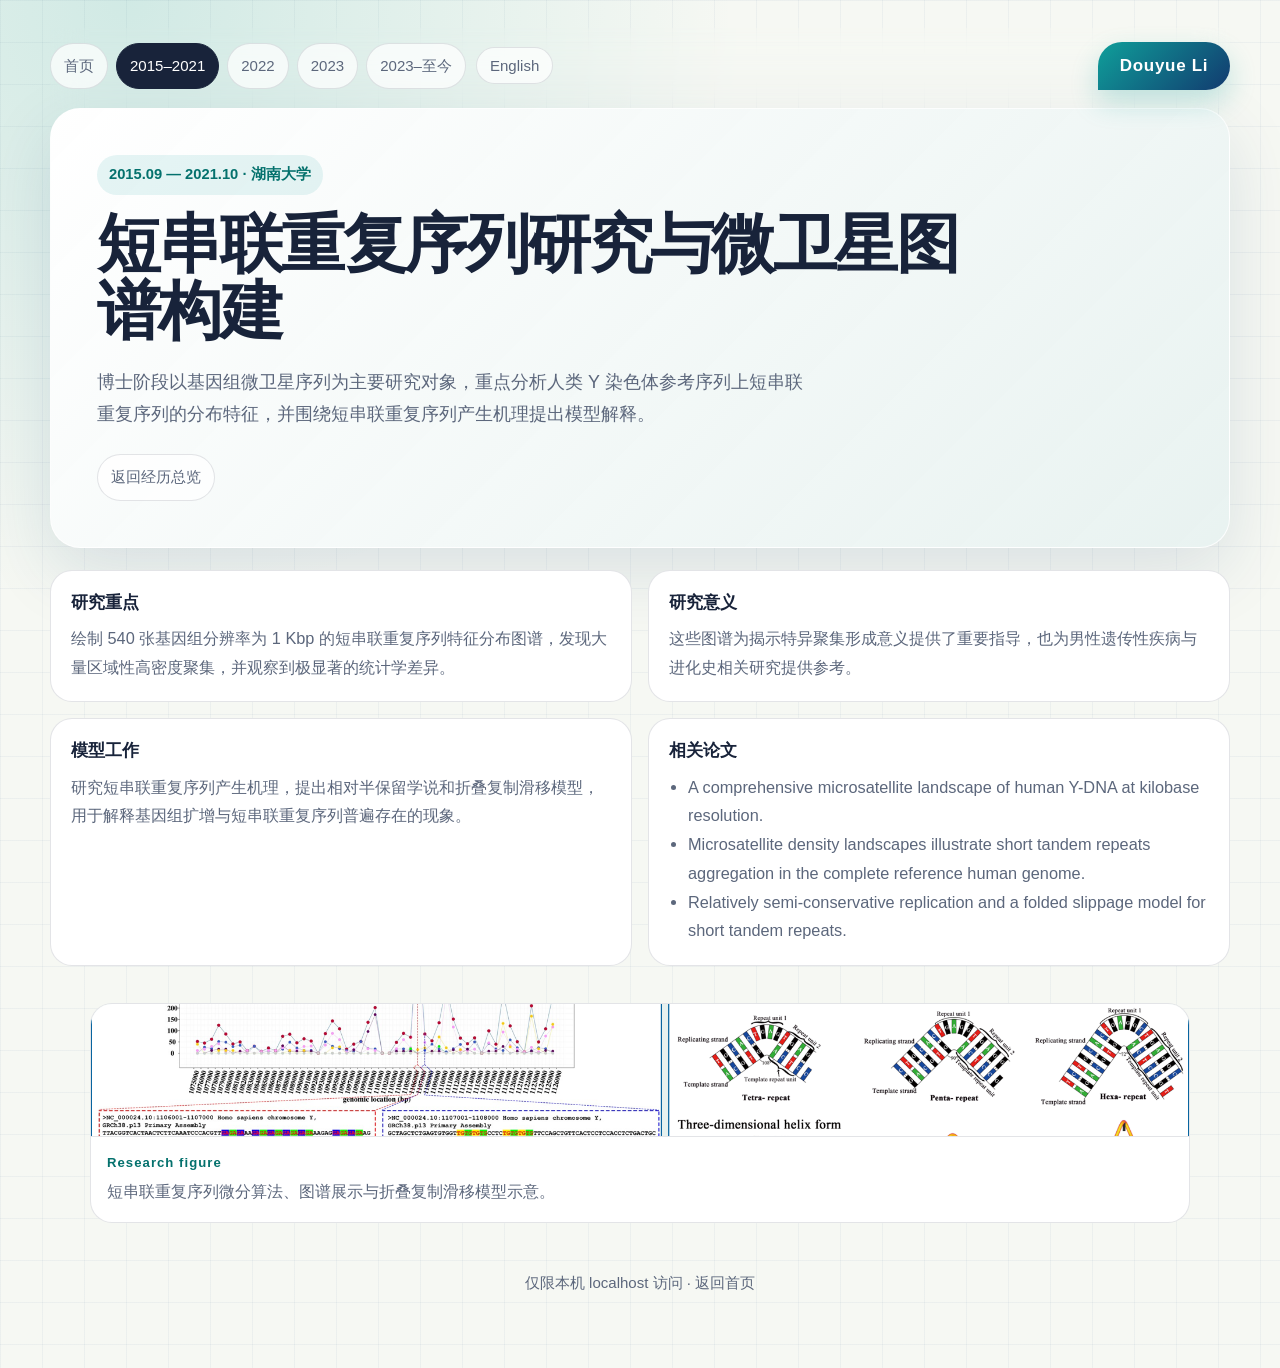
==== experience/2015-2021.html @ e0c3abe7 "demo page" ====
<!doctype html>
<html lang="zh-CN">
  <head>
    <meta charset="utf-8" />
    <meta name="viewport" content="width=device-width, initial-scale=1" />
    <meta name="description" content="李都悦博士阶段短串联重复序列与微卫星研究经历。" />
    <title>2015–2021｜短串联重复序列研究｜李都悦</title>
    <link rel="stylesheet" href="../assets/styles.css?v=bilingual-20260901" />
  </head>
  <body>
    <main class="page">
      <header class="site-header">
        <nav class="site-nav" aria-label="站点导航" data-i18n-aria="nav.aria">
          <a href="../index.html" data-i18n="nav.home">首页</a>
          <a href="2015-2021.html" aria-current="page">2015–2021</a>
          <a href="2022.html">2022</a>
          <a href="2023.html">2023</a>
          <a href="2023-now.html" data-i18n="nav.now">2023–至今</a>
        </nav>
        <button class="language-toggle" type="button" data-language-toggle data-i18n="lang.switch" data-i18n-aria="lang.aria" aria-label="Switch to English">English</button>
        <a class="brand" href="../index.html" aria-label="返回首页" data-i18n-aria="brand.aria"><span class="brand-mark" data-i18n="brand.name">Douyue Li</span></a>
      </header>

      <section class="detail-hero">
        <span class="eyebrow" data-i18n="detail.2015.meta">2015.09 — 2021.10 · 湖南大学</span>
        <h1 data-i18n="detail.2015.title">短串联重复序列研究与微卫星图谱构建</h1>
        <p class="lead" data-i18n="detail.2015.lead">博士阶段以基因组微卫星序列为主要研究对象，重点分析人类 Y 染色体参考序列上短串联重复序列的分布特征，并围绕短串联重复序列产生机理提出模型解释。</p>
        <div class="inline-actions"><a class="link-pill" href="../index.html#experience" data-i18n="detail.back.overview">返回经历总览</a></div>
      </section>

      <section class="detail-layout">
        <div class="detail-stack">
          <article class="detail-card">
            <h3 data-i18n="detail.focus.title">研究重点</h3>
            <p data-i18n="detail.2015.focus.body">绘制 540 张基因组分辨率为 1 Kbp 的短串联重复序列特征分布图谱，发现大量区域性高密度聚集，并观察到极显著的统计学差异。</p>
          </article>
          <article class="detail-card">
            <h3 data-i18n="detail.significance.title">研究意义</h3>
            <p data-i18n="detail.2015.significance.body">这些图谱为揭示特异聚集形成意义提供了重要指导，也为男性遗传性疾病与进化史相关研究提供参考。</p>
          </article>
          <article class="detail-card">
            <h3 data-i18n="detail.model.title">模型工作</h3>
            <p data-i18n="detail.2015.model.body">研究短串联重复序列产生机理，提出相对半保留学说和折叠复制滑移模型，用于解释基因组扩增与短串联重复序列普遍存在的现象。</p>
          </article>
          <article class="detail-card">
            <h3 data-i18n="detail.related.title">相关论文</h3>
            <ul>
              <li>A comprehensive microsatellite landscape of human Y-DNA at kilobase resolution.</li>
              <li>Microsatellite density landscapes illustrate short tandem repeats aggregation in the complete reference human genome.</li>
              <li>Relatively semi-conservative replication and a folded slippage model for short tandem repeats.</li>
            </ul>
          </article>
        </div>
        <div class="figure-stack">
          <figure class="figure-card">
            <img src="../assets/images/work-2015-2021.png" alt="2015至2021年短串联重复序列研究图谱与折叠复制滑移模型" />
            <figcaption class="figure-caption"><span data-i18n="detail.2015.figure.label">Research figure</span><p data-i18n="detail.2015.figure.body">短串联重复序列微分算法、图谱展示与折叠复制滑移模型示意。</p></figcaption>
          </figure>
        </div>
      </section>

      <p class="footer"><span data-i18n="footer.local">仅限本机 localhost 访问</span> · <a href="../index.html" data-i18n="footer.home">返回首页</a></p>
    </main>
  <script src="../assets/site.js?v=bilingual-20260901" defer></script>
  </body>
</html>
---- assets/styles.css ----
:root {
  color-scheme: light;
  --ink: #18233a;
  --ink-soft: #5c677c;
  --paper: #f6f8f3;
  --card: #ffffff;
  --line: rgba(24, 35, 58, 0.12);
  --cyan: #0f9f9a;
  --cyan-deep: #04716d;
  --blueprint: #123a6f;
  --amber: #d69e2e;
  --mist: #e6f1ef;
  --shadow: 0 24px 70px rgba(18, 58, 111, 0.12);
  --radius-xl: 30px;
  --radius-lg: 22px;
  --radius-md: 16px;
}

* {
  box-sizing: border-box;
}

html {
  scroll-behavior: smooth;
}

body {
  margin: 0;
  font-family: "Inter", "Source Han Sans SC", "PingFang SC", "Microsoft YaHei", sans-serif;
  color: var(--ink);
  background:
    linear-gradient(90deg, rgba(18, 58, 111, 0.045) 1px, transparent 1px),
    linear-gradient(180deg, rgba(18, 58, 111, 0.045) 1px, transparent 1px),
    radial-gradient(circle at 10% 0%, rgba(15, 159, 154, 0.16), transparent 34%),
    var(--paper);
  background-size: 42px 42px, 42px 42px, auto, auto;
  font-size: 17px;
  line-height: 1.76;
}

a {
  color: inherit;
  text-decoration: none;
}

a:hover {
  color: var(--cyan-deep);
}

a:focus-visible,
button:focus-visible {
  outline: 3px solid rgba(15, 159, 154, 0.34);
  outline-offset: 3px;
}

img {
  display: block;
  max-width: 100%;
}

.page {
  width: min(1180px, calc(100% - 32px));
  margin: 0 auto;
  padding: 28px 0 72px;
}

.site-header {
  position: sticky;
  top: 0;
  z-index: 20;
  display: flex;
  align-items: center;
  justify-content: flex-start;
  gap: 10px;
  padding: 14px 0 18px;
  backdrop-filter: blur(16px);
}

.brand {
  display: inline-flex;
  align-items: center;
  margin-left: auto;
  font-weight: 800;
  letter-spacing: 0.04em;
}

.brand-mark {
  min-width: 132px;
  min-height: 42px;
  padding: 9px 16px;
  border-radius: 999px 999px 999px 10px;
  display: grid;
  place-items: center;
  color: #fff;
  background: linear-gradient(135deg, var(--cyan), var(--blueprint));
  box-shadow: 0 12px 28px rgba(15, 159, 154, 0.24);
  white-space: nowrap;
}

.site-nav {
  display: flex;
  flex-wrap: wrap;
  justify-content: flex-end;
  gap: 8px;
}

.site-nav a,
.link-pill,
.language-toggle {
  display: inline-flex;
  align-items: center;
  justify-content: center;
  gap: 6px;
  padding: 9px 13px;
  border: 1px solid var(--line);
  border-radius: 999px;
  background: rgba(255, 255, 255, 0.72);
  color: var(--ink-soft);
  font-family: inherit;
  font-size: 0.94rem;
}

.language-toggle {
  cursor: pointer;
}

.site-nav a[aria-current="page"],
.site-nav a:hover,
.link-pill:hover,
.language-toggle:hover {
  background: var(--ink);
  border-color: var(--ink);
  color: #fff;
}

.hero {
  position: relative;
  overflow: hidden;
  border-radius: var(--radius-xl);
  background:
    linear-gradient(135deg, rgba(255, 255, 255, 0.96), rgba(230, 241, 239, 0.92)),
    var(--card);
  border: 1px solid rgba(255, 255, 255, 0.86);
  box-shadow: var(--shadow);
}

.hero::before {
  content: "";
  position: absolute;
  inset: 24px 24px auto auto;
  width: 210px;
  height: 210px;
  border: 1px solid rgba(15, 159, 154, 0.28);
  border-radius: 50%;
  background:
    linear-gradient(90deg, transparent 48%, rgba(15, 159, 154, 0.15) 49%, rgba(15, 159, 154, 0.15) 51%, transparent 52%),
    linear-gradient(0deg, transparent 48%, rgba(15, 159, 154, 0.15) 49%, rgba(15, 159, 154, 0.15) 51%, transparent 52%);
}

.hero-grid {
  position: relative;
  display: grid;
  grid-template-columns: minmax(0, 1fr) 180px;
  gap: 32px;
  align-items: center;
  padding: clamp(24px, 5vw, 50px);
}

.eyebrow {
  display: inline-flex;
  align-items: center;
  gap: 8px;
  padding: 7px 12px;
  border-radius: 999px;
  background: rgba(15, 159, 154, 0.1);
  color: var(--cyan-deep);
  font-weight: 800;
  font-size: 0.92rem;
}

h1,
h2,
h3,
p {
  margin: 0;
}

h1,
.display {
  margin-top: 16px;
  font-family: Georgia, "Times New Roman", "Noto Serif SC", serif;
  font-size: clamp(2.35rem, 5vw, 4.4rem);
  line-height: 1.05;
  letter-spacing: -0.04em;
}

.hero-title-note {
  display: block;
  margin-top: 14px;
  font-family: "Inter", "PingFang SC", sans-serif;
  font-size: clamp(1rem, 2.2vw, 1.35rem);
  font-weight: 700;
  letter-spacing: 0.1em;
  color: var(--cyan-deep);
}

.lead {
  margin-top: 22px;
  max-width: 72ch;
  color: var(--ink-soft);
  font-size: 1.12rem;
}

.hero-actions,
.inline-actions {
  display: flex;
  flex-wrap: wrap;
  gap: 10px;
  margin-top: 24px;
}

.primary-link {
  display: inline-flex;
  align-items: center;
  justify-content: center;
  gap: 8px;
  padding: 12px 16px;
  border-radius: 999px;
  background: var(--cyan-deep);
  color: #fff;
  font-weight: 800;
  box-shadow: 0 14px 30px rgba(4, 113, 109, 0.22);
}

.primary-link:hover {
  color: #fff;
  background: var(--blueprint);
}

.profile-card {
  align-self: center;
  display: block;
}

.portrait-frame {
  width: 180px;
  padding: 8px;
  border-radius: 18px;
  background: linear-gradient(135deg, rgba(15, 159, 154, 0.18), rgba(18, 58, 111, 0.1));
  border: 1px solid rgba(15, 159, 154, 0.22);
}

.portrait-frame img {
  width: 100%;
  aspect-ratio: 25 / 35;
  object-fit: cover;
  border-radius: 12px;
  box-shadow: 0 10px 24px rgba(24, 35, 58, 0.12);
}

.profile-meta {
  padding: 18px;
  border-radius: var(--radius-lg);
  background: rgba(255, 255, 255, 0.78);
  border: 1px solid var(--line);
}

.profile-meta strong {
  display: block;
  margin-bottom: 7px;
}

.profile-meta p,
.card p,
.work-card p,
.detail-card p,
.figure-card p,
.paper p,
.timeline-body p {
  color: var(--ink-soft);
}

.section {
  margin-top: 22px;
  padding: clamp(22px, 4vw, 34px);
  border-radius: var(--radius-xl);
  background: rgba(255, 255, 255, 0.78);
  border: 1px solid var(--line);
  box-shadow: 0 14px 44px rgba(18, 58, 111, 0.065);
}

.section-head {
  display: flex;
  justify-content: space-between;
  gap: 22px;
  align-items: end;
  margin-bottom: 20px;
}

.section-kicker {
  color: var(--cyan-deep);
  font-weight: 900;
  letter-spacing: 0.13em;
  text-transform: uppercase;
  font-size: 0.78rem;
}

h2 {
  margin-top: 5px;
  font-size: clamp(1.5rem, 3vw, 2.25rem);
  line-height: 1.18;
}

.grid-2,
.grid-3 {
  display: grid;
  gap: 16px;
}

.grid-2 {
  grid-template-columns: repeat(2, minmax(0, 1fr));
}

.grid-3 {
  grid-template-columns: repeat(3, minmax(0, 1fr));
}

.card,
.work-card,
.detail-card,
.paper,
.figure-card {
  border: 1px solid var(--line);
  border-radius: var(--radius-lg);
  background: var(--card);
}

.card,
.detail-card,
.paper {
  padding: 20px;
}

.card h3,
.work-card h3,
.detail-card h3,
.paper h3,
.figure-card h3 {
  margin-bottom: 10px;
  line-height: 1.35;
  font-size: 1.08rem;
}

.card p,
.card li,
.work-card p,
.detail-card p,
.detail-card li,
.figure-card p,
.paper cite {
  font-size: 1.02rem;
}

.card ul,
.detail-card ul {
  margin: 0;
  padding-left: 19px;
  color: var(--ink-soft);
}

.work-grid {
  display: grid;
  grid-template-columns: repeat(2, minmax(0, 1fr));
  gap: 18px;
}

.work-card {
  overflow: hidden;
  display: flex;
  flex-direction: column;
}

.work-card img {
  width: 150px;
  height: 92px;
  margin: 0 22px 22px;
  border: 1px solid var(--line);
  border-radius: 14px;
  object-fit: cover;
  background: var(--mist);
  cursor: zoom-in;
  box-shadow: 0 10px 22px rgba(18, 58, 111, 0.08);
}

.work-card.tall img {
  width: 110px;
  height: 148px;
  object-fit: cover;
  padding: 0;
}

.work-card-body {
  padding: 22px 22px 14px;
  flex: 1;
}

.work-meta {
  display: inline-flex;
  margin-bottom: 10px;
  color: var(--cyan-deep);
  font-weight: 900;
  letter-spacing: 0.03em;
}

.tag-list {
  display: flex;
  flex-wrap: wrap;
  gap: 8px;
  margin-top: 14px;
}

.tag {
  display: inline-flex;
  padding: 6px 10px;
  border-radius: 999px;
  background: rgba(15, 159, 154, 0.1);
  color: var(--cyan-deep);
  font-size: 0.9rem;
  font-weight: 700;
}

.timeline {
  display: grid;
  gap: 14px;
}

.timeline-item {
  display: grid;
  grid-template-columns: 150px minmax(0, 1fr);
  gap: 18px;
  padding: 18px;
  border-radius: var(--radius-lg);
  background: var(--card);
  border: 1px solid var(--line);
}

.timeline-time {
  color: var(--cyan-deep);
  font-weight: 900;
}

.paper-list {
  display: grid;
  gap: 14px;
}

.paper {
  display: block;
  padding: 20px;
}

.paper:hover {
  border-color: rgba(4, 113, 109, 0.42);
  color: inherit;
  transform: translateY(-2px);
  box-shadow: 0 14px 34px rgba(18, 58, 111, 0.1);
}

.paper cite {
  display: block;
  color: var(--ink-soft);
  font-style: normal;
}

.detail-hero {
  padding: clamp(24px, 5vw, 46px);
  border-radius: var(--radius-xl);
  background:
    linear-gradient(135deg, rgba(255, 255, 255, 0.96), rgba(230, 241, 239, 0.9)),
    var(--card);
  border: 1px solid rgba(255, 255, 255, 0.86);
  box-shadow: var(--shadow);
}

.detail-hero h1 {
  max-width: 900px;
}

.detail-layout {
  display: grid;
  gap: 20px;
  margin-top: 22px;
  align-items: start;
}

.detail-stack {
  display: grid;
  grid-template-columns: repeat(2, minmax(0, 1fr));
  gap: 16px;
}

.figure-stack {
  display: grid;
  grid-template-columns: repeat(auto-fit, minmax(180px, 1fr));
  gap: 16px;
  align-items: start;
}

.figure-card {
  overflow: hidden;
}

.figure-card img {
  width: 100%;
  height: 132px;
  object-fit: cover;
  padding: 0;
  background: var(--mist);
  cursor: zoom-in;
}

.figure-card .contain {
  object-fit: cover;
  padding: 0;
}

.figure-caption {
  padding: 14px 16px 16px;
  border-top: 1px solid var(--line);
}

.figure-caption span {
  display: block;
  margin-bottom: 3px;
  color: var(--cyan-deep);
  font-size: 0.82rem;
  font-weight: 900;
  letter-spacing: 0.08em;
}

.callout {
  margin-top: 22px;
  padding: 18px 20px;
  border-left: 5px solid var(--cyan);
  border-radius: 0 var(--radius-md) var(--radius-md) 0;
  background: rgba(15, 159, 154, 0.08);
  color: var(--ink-soft);
}

.external::after {
  content: "↗";
  margin-left: 6px;
  font-size: 0.9em;
}

.image-lightbox {
  position: fixed;
  inset: 0;
  z-index: 100;
  display: none;
  place-items: center;
  padding: 28px;
  background: rgba(10, 18, 32, 0.82);
}

.image-lightbox.is-open {
  display: grid;
}

.image-lightbox img {
  max-width: min(1100px, 94vw);
  max-height: 86vh;
  object-fit: contain;
  border-radius: 18px;
  background: #fff;
  box-shadow: 0 28px 80px rgba(0, 0, 0, 0.38);
}

.lightbox-close {
  position: fixed;
  top: 18px;
  right: 20px;
  width: 44px;
  height: 44px;
  border: 0;
  border-radius: 999px;
  background: #fff;
  color: var(--ink);
  font-size: 28px;
  line-height: 1;
  cursor: pointer;
}

.footer {
  margin-top: 30px;
  color: var(--ink-soft);
  text-align: center;
  font-size: 0.94rem;
}

@media (max-width: 920px) {
  .site-header,
  .section-head {
    align-items: flex-start;
    flex-direction: column;
  }

  .site-nav {
    justify-content: flex-start;
  }

  .hero-grid,
  .grid-2,
  .grid-3,
  .work-grid,
  .detail-stack,
  .figure-stack,
  .timeline-item {
    grid-template-columns: 1fr;
  }

  .portrait-frame {
    width: 150px;
  }

  .hero::before {
    opacity: 0.5;
    transform: scale(0.75);
    transform-origin: top right;
  }
}

@media (max-width: 560px) {
  .page {
    width: min(100% - 22px, 1180px);
    padding-top: 16px;
  }

  .site-nav a,
  .link-pill {
    padding: 8px 10px;
    font-size: 0.88rem;
  }

  .section,
  .detail-hero {
    border-radius: 22px;
  }

  h1,
  .display {
    letter-spacing: -0.045em;
  }
}
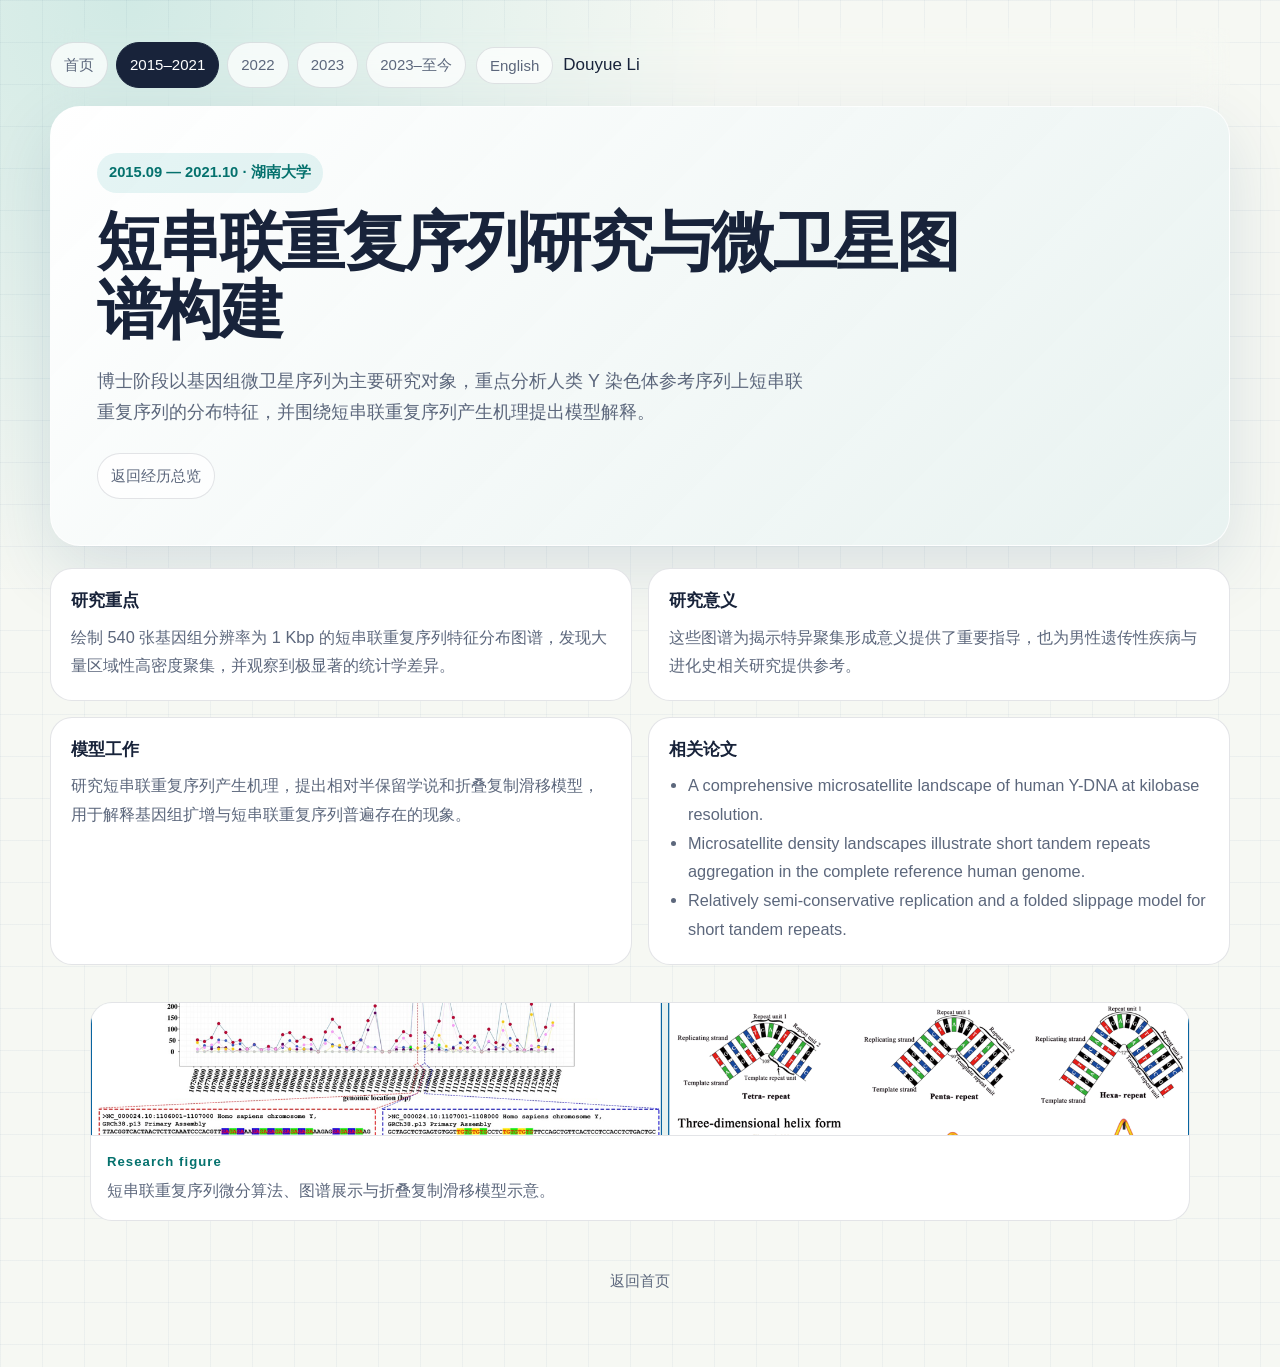
==== commit 64e47015: "Revise figure caption and clean up footer Updated the figure caption and removed the local access no" ====
--- a/experience/2015-2021.html
+++ b/experience/2015-2021.html
@@ -54,12 +54,12 @@
         <div class="figure-stack">
           <figure class="figure-card">
             <img src="../assets/images/work-2015-2021.png" alt="2015至2021年短串联重复序列研究图谱与折叠复制滑移模型" />
-            <figcaption class="figure-caption"><span data-i18n="detail.2015.figure.label">Research figure</span><p data-i18n="detail.2015.figure.body">短串联重复序列微分算法、图谱展示与折叠复制滑移模型示意。</p></figcaption>
+            <figcaption class="figure-caption"><span data-i18n="detail.2015.figure.label">Research figure</span><p data-i18n="detail.2015.figure.body">短串联重复序列图谱展示与折叠复制滑移模型示意。</p></figcaption>
           </figure>
         </div>
       </section>
 
-      <p class="footer"><span data-i18n="footer.local">仅限本机 localhost 访问</span> · <a href="../index.html" data-i18n="footer.home">返回首页</a></p>
+      <p class="footer"><a href="../index.html" data-i18n="footer.home">返回首页</a></p>
     </main>
   <script src="../assets/site.js?v=bilingual-20260901" defer></script>
   </body>
--- a/assets/styles.css
+++ b/assets/styles.css
@@ -76,26 +76,6 @@
   backdrop-filter: blur(16px);
 }
 
-.brand {
-  display: inline-flex;
-  align-items: center;
-  margin-left: auto;
-  font-weight: 800;
-  letter-spacing: 0.04em;
-}
-
-.brand-mark {
-  min-width: 132px;
-  min-height: 42px;
-  padding: 9px 16px;
-  border-radius: 999px 999px 999px 10px;
-  display: grid;
-  place-items: center;
-  color: #fff;
-  background: linear-gradient(135deg, var(--cyan), var(--blueprint));
-  box-shadow: 0 12px 28px rgba(15, 159, 154, 0.24);
-  white-space: nowrap;
-}
 
 .site-nav {
   display: flex;
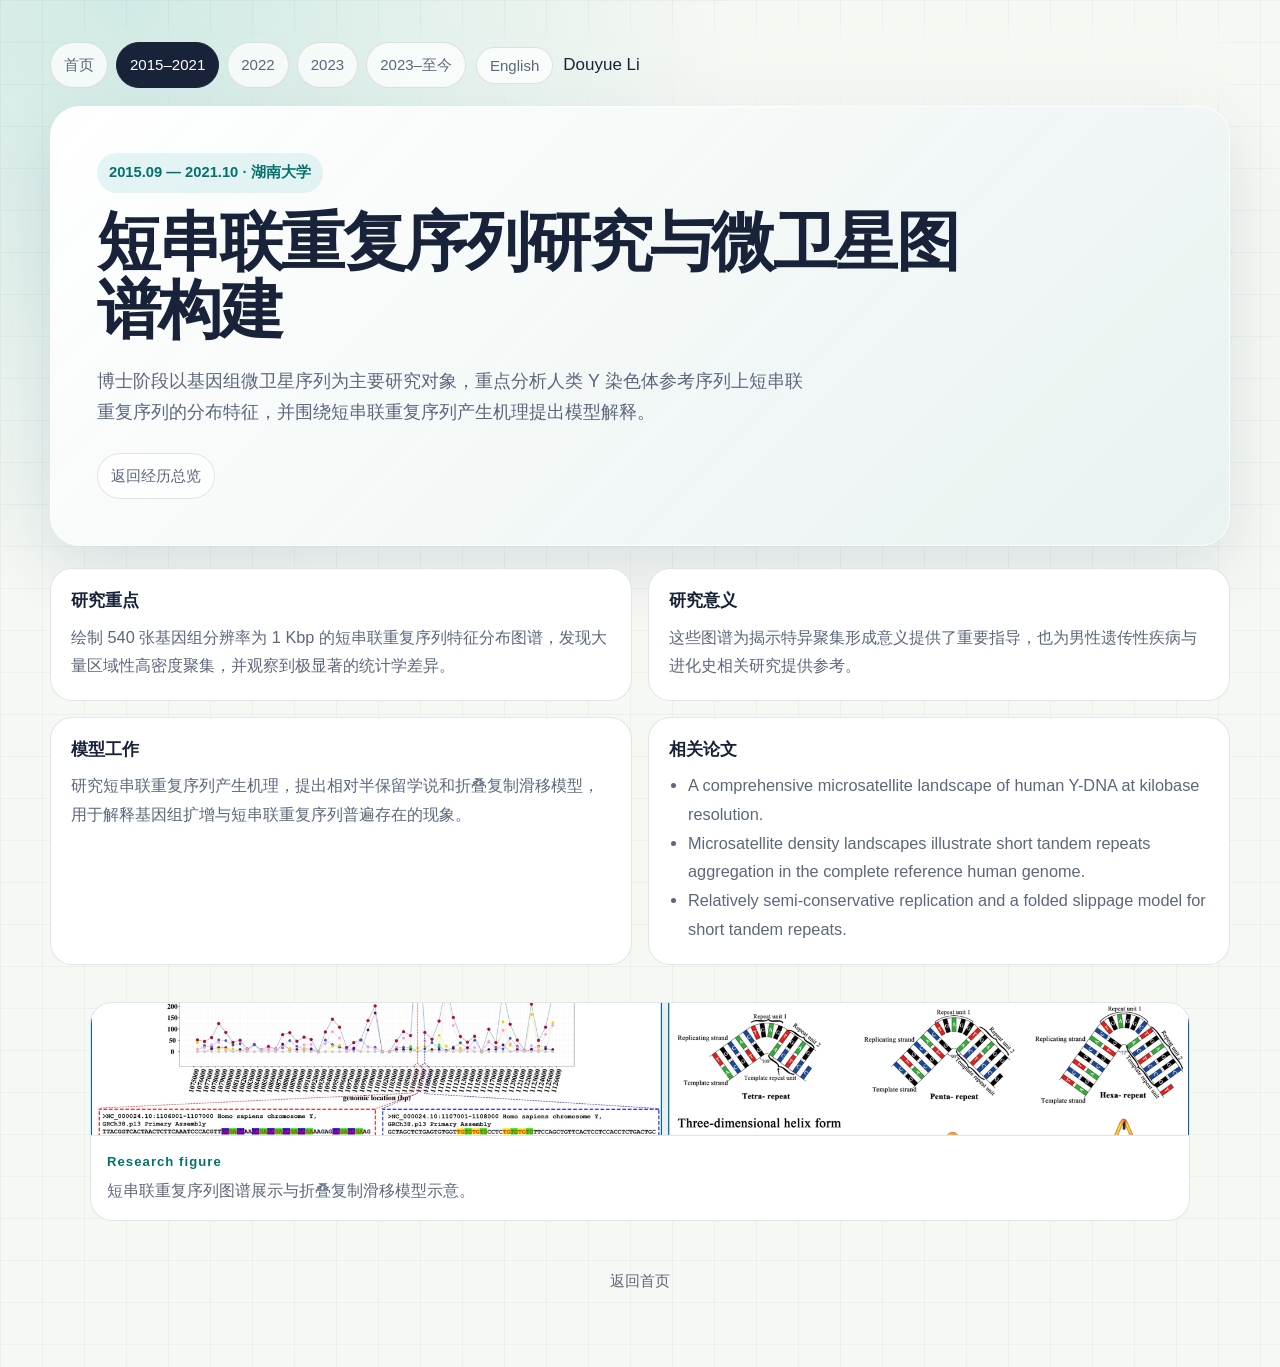
==== commit 11d0e160: "Fix date format in experience section" ====
--- a/experience/2015-2021.html
+++ b/experience/2015-2021.html
@@ -22,7 +22,7 @@
       </header>
 
       <section class="detail-hero">
-        <span class="eyebrow" data-i18n="detail.2015.meta">2015.09 — 2021.10 · 湖南大学</span>
+        <span class="eyebrow" data-i18n="detail.2015.meta">2015.09 - 2021.10 · 湖南大学</span>
         <h1 data-i18n="detail.2015.title">短串联重复序列研究与微卫星图谱构建</h1>
         <p class="lead" data-i18n="detail.2015.lead">博士阶段以基因组微卫星序列为主要研究对象，重点分析人类 Y 染色体参考序列上短串联重复序列的分布特征，并围绕短串联重复序列产生机理提出模型解释。</p>
         <div class="inline-actions"><a class="link-pill" href="../index.html#experience" data-i18n="detail.back.overview">返回经历总览</a></div>
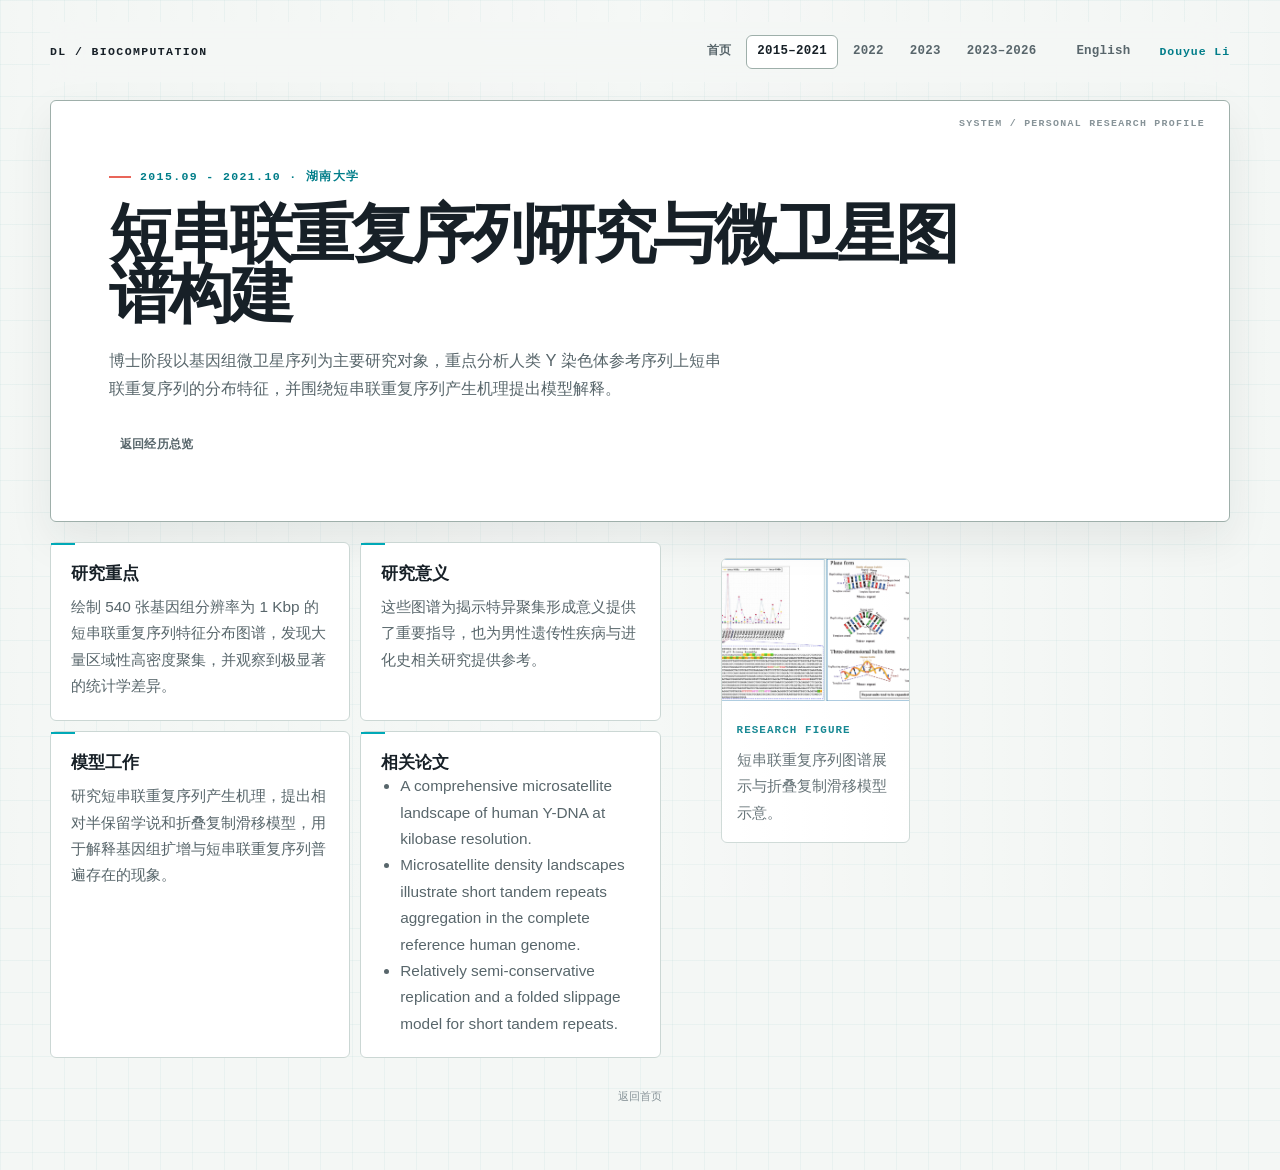
==== commit 5c2afcbc: "Refresh static asset cache keys" ====
--- a/experience/2015-2021.html
+++ b/experience/2015-2021.html
@@ -5,7 +5,7 @@
     <meta name="viewport" content="width=device-width, initial-scale=1" />
     <meta name="description" content="李都悦博士阶段短串联重复序列与微卫星研究经历。" />
     <title>2015–2021｜短串联重复序列研究｜李都悦</title>
-    <link rel="stylesheet" href="../assets/styles.css?v=bilingual-20260901" />
+    <link rel="stylesheet" href="../assets/styles.css?v=lab-20261014" />
   </head>
   <body>
     <main class="page">
@@ -61,6 +61,6 @@
 
       <p class="footer"><a href="../index.html" data-i18n="footer.home">返回首页</a></p>
     </main>
-  <script src="../assets/site.js?v=bilingual-20260901" defer></script>
+  <script src="../assets/site.js?v=lab-20261014" defer></script>
   </body>
 </html>
--- a/assets/styles.css
+++ b/assets/styles.css
@@ -1,634 +1,162 @@
 :root {
   color-scheme: light;
-  --ink: #18233a;
-  --ink-soft: #5c677c;
-  --paper: #f6f8f3;
-  --card: #ffffff;
-  --line: rgba(24, 35, 58, 0.12);
-  --cyan: #0f9f9a;
-  --cyan-deep: #04716d;
-  --blueprint: #123a6f;
-  --amber: #d69e2e;
-  --mist: #e6f1ef;
-  --shadow: 0 24px 70px rgba(18, 58, 111, 0.12);
-  --radius-xl: 30px;
-  --radius-lg: 22px;
-  --radius-md: 16px;
+  --lab: #f4f7f5;
+  --panel: #ffffff;
+  --panel-soft: #edf3f1;
+  --ink: #172027;
+  --ink-soft: #58666b;
+  --muted: #879398;
+  --line: #cbd7d4;
+  --line-strong: #9eafaa;
+  --cyan: #00a9b7;
+  --cyan-deep: #007d89;
+  --coral: #e96559;
+  --lime: #9abf3e;
+  --shadow: 0 18px 44px rgba(23, 32, 39, 0.08);
+  --radius: 6px;
+  --mono: "IBM Plex Mono", "Cascadia Mono", "SFMono-Regular", Consolas, monospace;
+  --display: "Space Grotesk", "Aptos Display", "Arial Narrow", "PingFang SC", "Microsoft YaHei", sans-serif;
+  --body: "Noto Sans SC", "PingFang SC", "Microsoft YaHei", Arial, sans-serif;
 }
 
-* {
-  box-sizing: border-box;
-}
-
-html {
-  scroll-behavior: smooth;
-}
-
+* { box-sizing: border-box; }
+html { scroll-behavior: smooth; }
 body {
   margin: 0;
-  font-family: "Inter", "Source Han Sans SC", "PingFang SC", "Microsoft YaHei", sans-serif;
   color: var(--ink);
-  background:
-    linear-gradient(90deg, rgba(18, 58, 111, 0.045) 1px, transparent 1px),
-    linear-gradient(180deg, rgba(18, 58, 111, 0.045) 1px, transparent 1px),
-    radial-gradient(circle at 10% 0%, rgba(15, 159, 154, 0.16), transparent 34%),
-    var(--paper);
-  background-size: 42px 42px, 42px 42px, auto, auto;
-  font-size: 17px;
-  line-height: 1.76;
+  background-color: var(--lab);
+  background-image: linear-gradient(rgba(0,125,137,.045) 1px, transparent 1px), linear-gradient(90deg, rgba(0,125,137,.045) 1px, transparent 1px);
+  background-size: 32px 32px;
+  font-family: var(--body);
+  font-size: 16px;
+  line-height: 1.72;
 }
-
-a {
-  color: inherit;
-  text-decoration: none;
+body::before { content: ""; position: fixed; inset: 0; pointer-events: none; background: linear-gradient(90deg, transparent, rgba(255,255,255,.5), transparent); opacity: .25; }
+a { color: inherit; text-decoration: none; }
+a:hover { color: var(--cyan-deep); }
+a:focus-visible, button:focus-visible { outline: 2px solid var(--coral); outline-offset: 4px; }
+img { display: block; max-width: 100%; }
+.page { width: min(1180px, calc(100% - 36px)); margin: 0 auto; padding: 22px 0 64px; }
+.site-header { position: sticky; top: 0; z-index: 20; display: flex; align-items: center; gap: 18px; min-height: 60px; margin-bottom: 18px; padding: 10px 0; background: rgba(244,247,245,.9); border-bottom: 1px solid transparent; backdrop-filter: blur(14px); }
+.site-header::before { content: "DL / BIOCOMPUTATION"; flex: 1; color: var(--ink); font: 800 .72rem/1 var(--mono); letter-spacing: .12em; }
+.site-nav { display: flex; flex-wrap: wrap; justify-content: flex-end; gap: 4px; }
+.site-nav a, .language-toggle, .link-pill { display: inline-flex; align-items: center; justify-content: center; min-height: 34px; padding: 6px 10px; border: 1px solid transparent; border-radius: var(--radius); color: var(--ink-soft); font: 700 .78rem/1 var(--mono); letter-spacing: .02em; }
+.site-nav a:hover, .site-nav a[aria-current="page"], .language-toggle:hover, .link-pill:hover { color: var(--ink); border-color: var(--line-strong); background: var(--panel); }
+.language-toggle { cursor: pointer; background: transparent; }
+.brand { color: var(--cyan-deep); font: 800 .72rem/1 var(--mono); letter-spacing: .08em; }
+.hero, .detail-hero { position: relative; overflow: hidden; border: 1px solid var(--line-strong); border-radius: var(--radius); background: var(--panel); box-shadow: var(--shadow); }
+.hero::before, .detail-hero::before { content: "SYSTEM / PERSONAL RESEARCH PROFILE"; position: absolute; top: 18px; right: 24px; color: var(--muted); font: 700 .62rem/1 var(--mono); letter-spacing: .13em; }
+.hero-grid { position: relative; display: grid; grid-template-columns: minmax(0,1fr) 292px; gap: 48px; align-items: center; min-height: 450px; padding: clamp(34px,6vw,72px); }
+.eyebrow { display: inline-flex; align-items: center; gap: 9px; color: var(--cyan-deep); font: 800 .72rem/1.2 var(--mono); letter-spacing: .12em; text-transform: uppercase; }
+.eyebrow::before { content: ""; width: 22px; height: 2px; background: var(--coral); }
+h1, h2, h3, p { margin: 0; }
+h1, .display { max-width: 13ch; margin-top: 17px; color: var(--ink); font-family: var(--display); font-size: clamp(3.1rem,8vw,6.4rem); font-weight: 800; line-height: .94; letter-spacing: -.055em; }
+h2 { margin-top: 5px; font: 800 clamp(1.65rem,3vw,2.55rem)/1.08 var(--display); letter-spacing: -.035em; }
+h3 { font: 800 1.05rem/1.28 var(--display); }
+.lead { max-width: 67ch; margin-top: 22px; color: var(--ink-soft); font-size: 1.03rem; }
+.hero-actions, .inline-actions { display: flex; flex-wrap: wrap; gap: 8px; margin-top: 26px; }
+.primary-link { display: inline-flex; align-items: center; justify-content: center; min-height: 38px; padding: 9px 14px; border: 1px solid var(--ink); border-radius: var(--radius); background: var(--ink); color: #fff; font: 800 .8rem/1 var(--mono); }
+.primary-link::after { content: "↗"; margin-left: 9px; color: var(--lime); }
+.primary-link:hover { color: #fff; background: var(--cyan-deep); border-color: var(--cyan-deep); }
+.profile-card { position: relative; }
+.portrait-frame { position: relative; z-index: 1; width: 178px; margin-left: auto; padding: 8px; border: 1px solid var(--line-strong); border-radius: var(--radius); background: var(--panel-soft); }
+.portrait-frame::after { content: "PORTRAIT / 01"; position: absolute; right: -39px; bottom: 28px; color: var(--coral); font: 700 .62rem/1 var(--mono); transform: rotate(90deg); }
+.portrait-frame img { width: 100%; aspect-ratio: 25/35; object-fit: cover; border-radius: 2px; filter: saturate(.82) contrast(1.04); }
+.sequence-rail { position: absolute; inset: 42px 26px 26px auto; width: 72px; border-left: 1px solid var(--line-strong); }
+.sequence-rail::before, .sequence-rail::after { content: ""; position: absolute; left: -5px; width: 9px; height: 9px; border: 2px solid var(--cyan); border-radius: 50%; background: var(--panel); }
+.sequence-rail::before { top: 17%; }
+.sequence-rail::after { bottom: 13%; border-color: var(--coral); }
+.sequence-rail span { position: absolute; left: 13px; color: var(--muted); font: 700 .58rem/1 var(--mono); white-space: nowrap; }
+.sequence-rail span:nth-child(1) { top: 16%; }
+.sequence-rail span:nth-child(2) { top: 48%; }
+.sequence-rail span:nth-child(3) { bottom: 12%; }
+.sequence-rail.is-active::before { box-shadow: 0 0 0 5px rgba(0,169,183,.14); }
+.reveal-ready { opacity: 0; transform: translateY(8px); transition: opacity .45s ease, transform .45s ease; }
+.reveal-ready.is-visible { opacity: 1; transform: none; }
+.signal-strip { display: grid; grid-template-columns: repeat(4, minmax(0, 1fr)); margin-top: 10px; border: 1px solid var(--line); border-radius: var(--radius); background: var(--ink); color: #fff; }
+.signal { display: grid; gap: 2px; padding: 16px 18px; border-right: 1px solid rgba(255,255,255,.18); }
+.signal:last-child { border-right: 0; }
+.signal strong { color: var(--lime); font: 800 1rem/1 var(--mono); letter-spacing: .04em; }
+.signal span { color: rgba(255,255,255,.68); font: .68rem/1.3 var(--mono); }
+.section { margin-top: 20px; padding: clamp(24px,4vw,42px); border: 1px solid var(--line); border-radius: var(--radius); background: rgba(255,255,255,.82); }
+.section-head { display: flex; align-items: end; justify-content: space-between; gap: 22px; margin-bottom: 24px; }
+.section-kicker, .work-meta, .timeline-time, .figure-caption > span { color: var(--cyan-deep); font: 800 .68rem/1.2 var(--mono); letter-spacing: .1em; text-transform: uppercase; }
+.grid-2, .grid-3, .work-grid, .detail-stack, .figure-stack { display: grid; gap: 10px; }
+.grid-2 { grid-template-columns: repeat(2,minmax(0,1fr)); }
+.grid-3 { grid-template-columns: repeat(3,minmax(0,1fr)); }
+.work-grid { grid-template-columns: repeat(2,minmax(0,1fr)); }
+.card, .work-card, .detail-card, .paper, .figure-card { border: 1px solid var(--line); border-radius: var(--radius); background: var(--panel); }
+.card, .detail-card, .paper { padding: 20px; }
+.card, .detail-card { position: relative; }
+.card::before, .detail-card::before { content: ""; position: absolute; top: 0; left: 0; width: 24px; height: 2px; background: var(--cyan); }
+.card p, .card li, .work-card p, .detail-card p, .detail-card li, .paper cite, .figure-card p, .timeline-body p { color: var(--ink-soft); font-size: .96rem; }
+.card p, .detail-card p { margin-top: 10px; }
+.card ul, .detail-card ul { margin: 0; padding-left: 19px; color: var(--ink-soft); }
+.work-card { overflow: hidden; display: flex; flex-direction: column; transition: border-color .2s ease, transform .2s ease; }
+.work-card:hover { border-color: var(--cyan); transform: translateY(-2px); }
+.work-card-body { flex: 1; padding: 22px 22px 14px; }
+.work-meta { display: block; margin-bottom: 12px; color: var(--coral); }
+.work-card img { width: 150px; height: 92px; margin: 0 22px 22px; border: 1px solid var(--line); border-radius: 2px; object-fit: cover; background: var(--panel-soft); cursor: zoom-in; }
+.work-card.tall img { width: 110px; height: 148px; }
+.paper-list { display: grid; gap: 8px; }
+.paper { display: block; position: relative; padding: 18px 48px 18px 20px; transition: border-color .2s ease, background .2s ease; }
+.paper::after { content: "↗"; position: absolute; top: 19px; right: 20px; color: var(--cyan-deep); font: 800 1.15rem/1 var(--mono); }
+.paper:hover { color: inherit; border-color: var(--cyan); background: var(--panel-soft); }
+.paper cite { display: block; margin-top: 8px; font-style: normal; }
+.detail-hero { padding: clamp(30px,5vw,58px); }
+.detail-hero h1 { max-width: 900px; font-size: clamp(2.3rem,5vw,4.5rem); }
+.detail-layout { display: grid; grid-template-columns: minmax(0,1fr) minmax(280px,.9fr); gap: 20px; margin-top: 20px; align-items: start; }
+.detail-stack { grid-template-columns: repeat(2,minmax(0,1fr)); }
+.figure-stack { grid-template-columns: repeat(2,minmax(0,1fr)); }
+.figure-card { overflow: hidden; }
+.figure-card img { width: 100%; height: 142px; object-fit: cover; background: var(--panel-soft); cursor: zoom-in; }
+.figure-caption { padding: 13px 15px 16px; }
+.figure-caption p { margin-top: 6px; }
+.tag-list { display: flex; flex-wrap: wrap; gap: 6px; margin-top: 14px; }
+.tag { padding: 5px 8px; border: 1px solid var(--line); border-radius: 2px; color: var(--cyan-deep); font: 700 .7rem/1 var(--mono); }
+.timeline { display: grid; gap: 8px; }
+.timeline-item { display: grid; grid-template-columns: 150px minmax(0,1fr); gap: 18px; padding: 18px; border: 1px solid var(--line); border-radius: var(--radius); background: var(--panel); }
+.image-lightbox { position: fixed; inset: 0; z-index: 100; display: none; place-items: center; padding: 5vw; background: rgba(23,32,39,.9); }
+.image-lightbox.is-open { display: grid; }
+.image-lightbox img { max-width: min(1100px,94vw); max-height: 86vh; object-fit: contain; border: 1px solid var(--line-strong); border-radius: 2px; background: var(--panel); }
+.lightbox-close { position: fixed; top: 22px; right: 24px; width: 40px; height: 40px; border: 1px solid rgba(255,255,255,.5); border-radius: var(--radius); background: transparent; color: #fff; font: 400 1.6rem/1 var(--body); cursor: pointer; }
+.site-footer, .footer { display: flex; flex-wrap: wrap; align-items: center; justify-content: center; gap: 10px; margin-top: 32px; color: var(--muted); font: .7rem/1.4 var(--mono); }
+.site-footer-separator { color: var(--coral); }
+@keyframes rise-in { from { opacity: 0; transform: translateY(10px); } to { opacity: 1; transform: none; } }
+.hero > *, .section { animation: rise-in .55s ease both; }
+.section:nth-of-type(2) { animation-delay: .06s; }
+.section:nth-of-type(3) { animation-delay: .12s; }
+@media (max-width: 920px) {
+  .site-header { align-items: flex-start; flex-wrap: wrap; }
+  .site-header::before { flex-basis: 100%; }
+  .site-nav { justify-content: flex-start; }
+  .hero-grid { grid-template-columns: minmax(0,1fr) 200px; gap: 28px; }
+  .sequence-rail { right: 13px; }
+  .grid-3, .work-grid, .detail-layout { grid-template-columns: 1fr; }
+  .detail-layout { gap: 14px; }
+  .signal-strip { grid-template-columns: repeat(2, minmax(0, 1fr)); }
+  .signal:nth-child(2) { border-right: 0; }
+  .signal:nth-child(-n+2) { border-bottom: 1px solid rgba(255,255,255,.18); }
 }
-
-a:hover {
-  color: var(--cyan-deep);
+@media (max-width: 620px) {
+  .page { width: min(100% - 22px,1180px); padding-top: 10px; }
+  .site-header { margin-bottom: 12px; }
+  .site-nav { gap: 2px; }
+  .site-nav a, .language-toggle { padding: 6px 7px; font-size: .68rem; }
+  .hero::before, .detail-hero::before { right: 15px; font-size: .52rem; }
+  .hero-grid { display: block; min-height: 0; padding: 34px 24px 28px; }
+  h1, .display { max-width: 10ch; font-size: clamp(3rem,17vw,5rem); }
+  .profile-card { margin: 30px 0 0; }
+  .portrait-frame { width: 142px; margin-left: 0; }
+  .sequence-rail { top: 30px; right: 22px; bottom: 28px; }
+  .section, .detail-hero { padding: 24px 18px; }
+  .section-head { display: block; }
+  .section-head .lead { margin-top: 12px; }
+  .signal-strip { grid-template-columns: 1fr 1fr; }
+  .signal { padding: 13px 12px; }
+  .grid-2, .detail-stack, .figure-stack { grid-template-columns: 1fr; }
+  .timeline-item { grid-template-columns: 1fr; gap: 8px; }
+  .work-card img { width: calc(100% - 44px); height: 120px; }
+  .work-card.tall img { width: 100px; height: 140px; }
 }
-
-a:focus-visible,
-button:focus-visible {
-  outline: 3px solid rgba(15, 159, 154, 0.34);
-  outline-offset: 3px;
-}
-
-img {
-  display: block;
-  max-width: 100%;
-}
-
-.page {
-  width: min(1180px, calc(100% - 32px));
-  margin: 0 auto;
-  padding: 28px 0 72px;
-}
-
-.site-header {
-  position: sticky;
-  top: 0;
-  z-index: 20;
-  display: flex;
-  align-items: center;
-  justify-content: flex-start;
-  gap: 10px;
-  padding: 14px 0 18px;
-  backdrop-filter: blur(16px);
-}
-
-
-.site-nav {
-  display: flex;
-  flex-wrap: wrap;
-  justify-content: flex-end;
-  gap: 8px;
-}
-
-.site-nav a,
-.link-pill,
-.language-toggle {
-  display: inline-flex;
-  align-items: center;
-  justify-content: center;
-  gap: 6px;
-  padding: 9px 13px;
-  border: 1px solid var(--line);
-  border-radius: 999px;
-  background: rgba(255, 255, 255, 0.72);
-  color: var(--ink-soft);
-  font-family: inherit;
-  font-size: 0.94rem;
-}
-
-.language-toggle {
-  cursor: pointer;
-}
-
-.site-nav a[aria-current="page"],
-.site-nav a:hover,
-.link-pill:hover,
-.language-toggle:hover {
-  background: var(--ink);
-  border-color: var(--ink);
-  color: #fff;
-}
-
-.hero {
-  position: relative;
-  overflow: hidden;
-  border-radius: var(--radius-xl);
-  background:
-    linear-gradient(135deg, rgba(255, 255, 255, 0.96), rgba(230, 241, 239, 0.92)),
-    var(--card);
-  border: 1px solid rgba(255, 255, 255, 0.86);
-  box-shadow: var(--shadow);
-}
-
-.hero::before {
-  content: "";
-  position: absolute;
-  inset: 24px 24px auto auto;
-  width: 210px;
-  height: 210px;
-  border: 1px solid rgba(15, 159, 154, 0.28);
-  border-radius: 50%;
-  background:
-    linear-gradient(90deg, transparent 48%, rgba(15, 159, 154, 0.15) 49%, rgba(15, 159, 154, 0.15) 51%, transparent 52%),
-    linear-gradient(0deg, transparent 48%, rgba(15, 159, 154, 0.15) 49%, rgba(15, 159, 154, 0.15) 51%, transparent 52%);
-}
-
-.hero-grid {
-  position: relative;
-  display: grid;
-  grid-template-columns: minmax(0, 1fr) 180px;
-  gap: 32px;
-  align-items: center;
-  padding: clamp(24px, 5vw, 50px);
-}
-
-.eyebrow {
-  display: inline-flex;
-  align-items: center;
-  gap: 8px;
-  padding: 7px 12px;
-  border-radius: 999px;
-  background: rgba(15, 159, 154, 0.1);
-  color: var(--cyan-deep);
-  font-weight: 800;
-  font-size: 0.92rem;
-}
-
-h1,
-h2,
-h3,
-p {
-  margin: 0;
-}
-
-h1,
-.display {
-  margin-top: 16px;
-  font-family: Georgia, "Times New Roman", "Noto Serif SC", serif;
-  font-size: clamp(2.35rem, 5vw, 4.4rem);
-  line-height: 1.05;
-  letter-spacing: -0.04em;
-}
-
-.hero-title-note {
-  display: block;
-  margin-top: 14px;
-  font-family: "Inter", "PingFang SC", sans-serif;
-  font-size: clamp(1rem, 2.2vw, 1.35rem);
-  font-weight: 700;
-  letter-spacing: 0.1em;
-  color: var(--cyan-deep);
-}
-
-.lead {
-  margin-top: 22px;
-  max-width: 72ch;
-  color: var(--ink-soft);
-  font-size: 1.12rem;
-}
-
-.hero-actions,
-.inline-actions {
-  display: flex;
-  flex-wrap: wrap;
-  gap: 10px;
-  margin-top: 24px;
-}
-
-.primary-link {
-  display: inline-flex;
-  align-items: center;
-  justify-content: center;
-  gap: 8px;
-  padding: 12px 16px;
-  border-radius: 999px;
-  background: var(--cyan-deep);
-  color: #fff;
-  font-weight: 800;
-  box-shadow: 0 14px 30px rgba(4, 113, 109, 0.22);
-}
-
-.primary-link:hover {
-  color: #fff;
-  background: var(--blueprint);
-}
-
-.profile-card {
-  align-self: center;
-  display: block;
-}
-
-.portrait-frame {
-  width: 180px;
-  padding: 8px;
-  border-radius: 18px;
-  background: linear-gradient(135deg, rgba(15, 159, 154, 0.18), rgba(18, 58, 111, 0.1));
-  border: 1px solid rgba(15, 159, 154, 0.22);
-}
-
-.portrait-frame img {
-  width: 100%;
-  aspect-ratio: 25 / 35;
-  object-fit: cover;
-  border-radius: 12px;
-  box-shadow: 0 10px 24px rgba(24, 35, 58, 0.12);
-}
-
-.profile-meta {
-  padding: 18px;
-  border-radius: var(--radius-lg);
-  background: rgba(255, 255, 255, 0.78);
-  border: 1px solid var(--line);
-}
-
-.profile-meta strong {
-  display: block;
-  margin-bottom: 7px;
-}
-
-.profile-meta p,
-.card p,
-.work-card p,
-.detail-card p,
-.figure-card p,
-.paper p,
-.timeline-body p {
-  color: var(--ink-soft);
-}
-
-.section {
-  margin-top: 22px;
-  padding: clamp(22px, 4vw, 34px);
-  border-radius: var(--radius-xl);
-  background: rgba(255, 255, 255, 0.78);
-  border: 1px solid var(--line);
-  box-shadow: 0 14px 44px rgba(18, 58, 111, 0.065);
-}
-
-.section-head {
-  display: flex;
-  justify-content: space-between;
-  gap: 22px;
-  align-items: end;
-  margin-bottom: 20px;
-}
-
-.section-kicker {
-  color: var(--cyan-deep);
-  font-weight: 900;
-  letter-spacing: 0.13em;
-  text-transform: uppercase;
-  font-size: 0.78rem;
-}
-
-h2 {
-  margin-top: 5px;
-  font-size: clamp(1.5rem, 3vw, 2.25rem);
-  line-height: 1.18;
-}
-
-.grid-2,
-.grid-3 {
-  display: grid;
-  gap: 16px;
-}
-
-.grid-2 {
-  grid-template-columns: repeat(2, minmax(0, 1fr));
-}
-
-.grid-3 {
-  grid-template-columns: repeat(3, minmax(0, 1fr));
-}
-
-.card,
-.work-card,
-.detail-card,
-.paper,
-.figure-card {
-  border: 1px solid var(--line);
-  border-radius: var(--radius-lg);
-  background: var(--card);
-}
-
-.card,
-.detail-card,
-.paper {
-  padding: 20px;
-}
-
-.card h3,
-.work-card h3,
-.detail-card h3,
-.paper h3,
-.figure-card h3 {
-  margin-bottom: 10px;
-  line-height: 1.35;
-  font-size: 1.08rem;
-}
-
-.card p,
-.card li,
-.work-card p,
-.detail-card p,
-.detail-card li,
-.figure-card p,
-.paper cite {
-  font-size: 1.02rem;
-}
-
-.card ul,
-.detail-card ul {
-  margin: 0;
-  padding-left: 19px;
-  color: var(--ink-soft);
-}
-
-.work-grid {
-  display: grid;
-  grid-template-columns: repeat(2, minmax(0, 1fr));
-  gap: 18px;
-}
-
-.work-card {
-  overflow: hidden;
-  display: flex;
-  flex-direction: column;
-}
-
-.work-card img {
-  width: 150px;
-  height: 92px;
-  margin: 0 22px 22px;
-  border: 1px solid var(--line);
-  border-radius: 14px;
-  object-fit: cover;
-  background: var(--mist);
-  cursor: zoom-in;
-  box-shadow: 0 10px 22px rgba(18, 58, 111, 0.08);
-}
-
-.work-card.tall img {
-  width: 110px;
-  height: 148px;
-  object-fit: cover;
-  padding: 0;
-}
-
-.work-card-body {
-  padding: 22px 22px 14px;
-  flex: 1;
-}
-
-.work-meta {
-  display: inline-flex;
-  margin-bottom: 10px;
-  color: var(--cyan-deep);
-  font-weight: 900;
-  letter-spacing: 0.03em;
-}
-
-.tag-list {
-  display: flex;
-  flex-wrap: wrap;
-  gap: 8px;
-  margin-top: 14px;
-}
-
-.tag {
-  display: inline-flex;
-  padding: 6px 10px;
-  border-radius: 999px;
-  background: rgba(15, 159, 154, 0.1);
-  color: var(--cyan-deep);
-  font-size: 0.9rem;
-  font-weight: 700;
-}
-
-.timeline {
-  display: grid;
-  gap: 14px;
-}
-
-.timeline-item {
-  display: grid;
-  grid-template-columns: 150px minmax(0, 1fr);
-  gap: 18px;
-  padding: 18px;
-  border-radius: var(--radius-lg);
-  background: var(--card);
-  border: 1px solid var(--line);
-}
-
-.timeline-time {
-  color: var(--cyan-deep);
-  font-weight: 900;
-}
-
-.paper-list {
-  display: grid;
-  gap: 14px;
-}
-
-.paper {
-  display: block;
-  padding: 20px;
-}
-
-.paper:hover {
-  border-color: rgba(4, 113, 109, 0.42);
-  color: inherit;
-  transform: translateY(-2px);
-  box-shadow: 0 14px 34px rgba(18, 58, 111, 0.1);
-}
-
-.paper cite {
-  display: block;
-  color: var(--ink-soft);
-  font-style: normal;
-}
-
-.detail-hero {
-  padding: clamp(24px, 5vw, 46px);
-  border-radius: var(--radius-xl);
-  background:
-    linear-gradient(135deg, rgba(255, 255, 255, 0.96), rgba(230, 241, 239, 0.9)),
-    var(--card);
-  border: 1px solid rgba(255, 255, 255, 0.86);
-  box-shadow: var(--shadow);
-}
-
-.detail-hero h1 {
-  max-width: 900px;
-}
-
-.detail-layout {
-  display: grid;
-  gap: 20px;
-  margin-top: 22px;
-  align-items: start;
-}
-
-.detail-stack {
-  display: grid;
-  grid-template-columns: repeat(2, minmax(0, 1fr));
-  gap: 16px;
-}
-
-.figure-stack {
-  display: grid;
-  grid-template-columns: repeat(auto-fit, minmax(180px, 1fr));
-  gap: 16px;
-  align-items: start;
-}
-
-.figure-card {
-  overflow: hidden;
-}
-
-.figure-card img {
-  width: 100%;
-  height: 132px;
-  object-fit: cover;
-  padding: 0;
-  background: var(--mist);
-  cursor: zoom-in;
-}
-
-.figure-card .contain {
-  object-fit: cover;
-  padding: 0;
-}
-
-.figure-caption {
-  padding: 14px 16px 16px;
-  border-top: 1px solid var(--line);
-}
-
-.figure-caption span {
-  display: block;
-  margin-bottom: 3px;
-  color: var(--cyan-deep);
-  font-size: 0.82rem;
-  font-weight: 900;
-  letter-spacing: 0.08em;
-}
-
-.callout {
-  margin-top: 22px;
-  padding: 18px 20px;
-  border-left: 5px solid var(--cyan);
-  border-radius: 0 var(--radius-md) var(--radius-md) 0;
-  background: rgba(15, 159, 154, 0.08);
-  color: var(--ink-soft);
-}
-
-.external::after {
-  content: "↗";
-  margin-left: 6px;
-  font-size: 0.9em;
-}
-
-.image-lightbox {
-  position: fixed;
-  inset: 0;
-  z-index: 100;
-  display: none;
-  place-items: center;
-  padding: 28px;
-  background: rgba(10, 18, 32, 0.82);
-}
-
-.image-lightbox.is-open {
-  display: grid;
-}
-
-.image-lightbox img {
-  max-width: min(1100px, 94vw);
-  max-height: 86vh;
-  object-fit: contain;
-  border-radius: 18px;
-  background: #fff;
-  box-shadow: 0 28px 80px rgba(0, 0, 0, 0.38);
-}
-
-.lightbox-close {
-  position: fixed;
-  top: 18px;
-  right: 20px;
-  width: 44px;
-  height: 44px;
-  border: 0;
-  border-radius: 999px;
-  background: #fff;
-  color: var(--ink);
-  font-size: 28px;
-  line-height: 1;
-  cursor: pointer;
-}
-
-.footer {
-  margin-top: 30px;
-  color: var(--ink-soft);
-  text-align: center;
-  font-size: 0.94rem;
-}
-
-@media (max-width: 920px) {
-  .site-header,
-  .section-head {
-    align-items: flex-start;
-    flex-direction: column;
-  }
-
-  .site-nav {
-    justify-content: flex-start;
-  }
-
-  .hero-grid,
-  .grid-2,
-  .grid-3,
-  .work-grid,
-  .detail-stack,
-  .figure-stack,
-  .timeline-item {
-    grid-template-columns: 1fr;
-  }
-
-  .portrait-frame {
-    width: 150px;
-  }
-
-  .hero::before {
-    opacity: 0.5;
-    transform: scale(0.75);
-    transform-origin: top right;
-  }
-}
-
-@media (max-width: 560px) {
-  .page {
-    width: min(100% - 22px, 1180px);
-    padding-top: 16px;
-  }
-
-  .site-nav a,
-  .link-pill {
-    padding: 8px 10px;
-    font-size: 0.88rem;
-  }
-
-  .section,
-  .detail-hero {
-    border-radius: 22px;
-  }
-
-  h1,
-  .display {
-    letter-spacing: -0.045em;
-  }
-}
+@media (prefers-reduced-motion: reduce) { html { scroll-behavior: auto; } *, *::before, *::after { animation-duration: .01ms !important; animation-iteration-count: 1 !important; transition-duration: .01ms !important; } .reveal-ready { opacity: 1; transform: none; } }
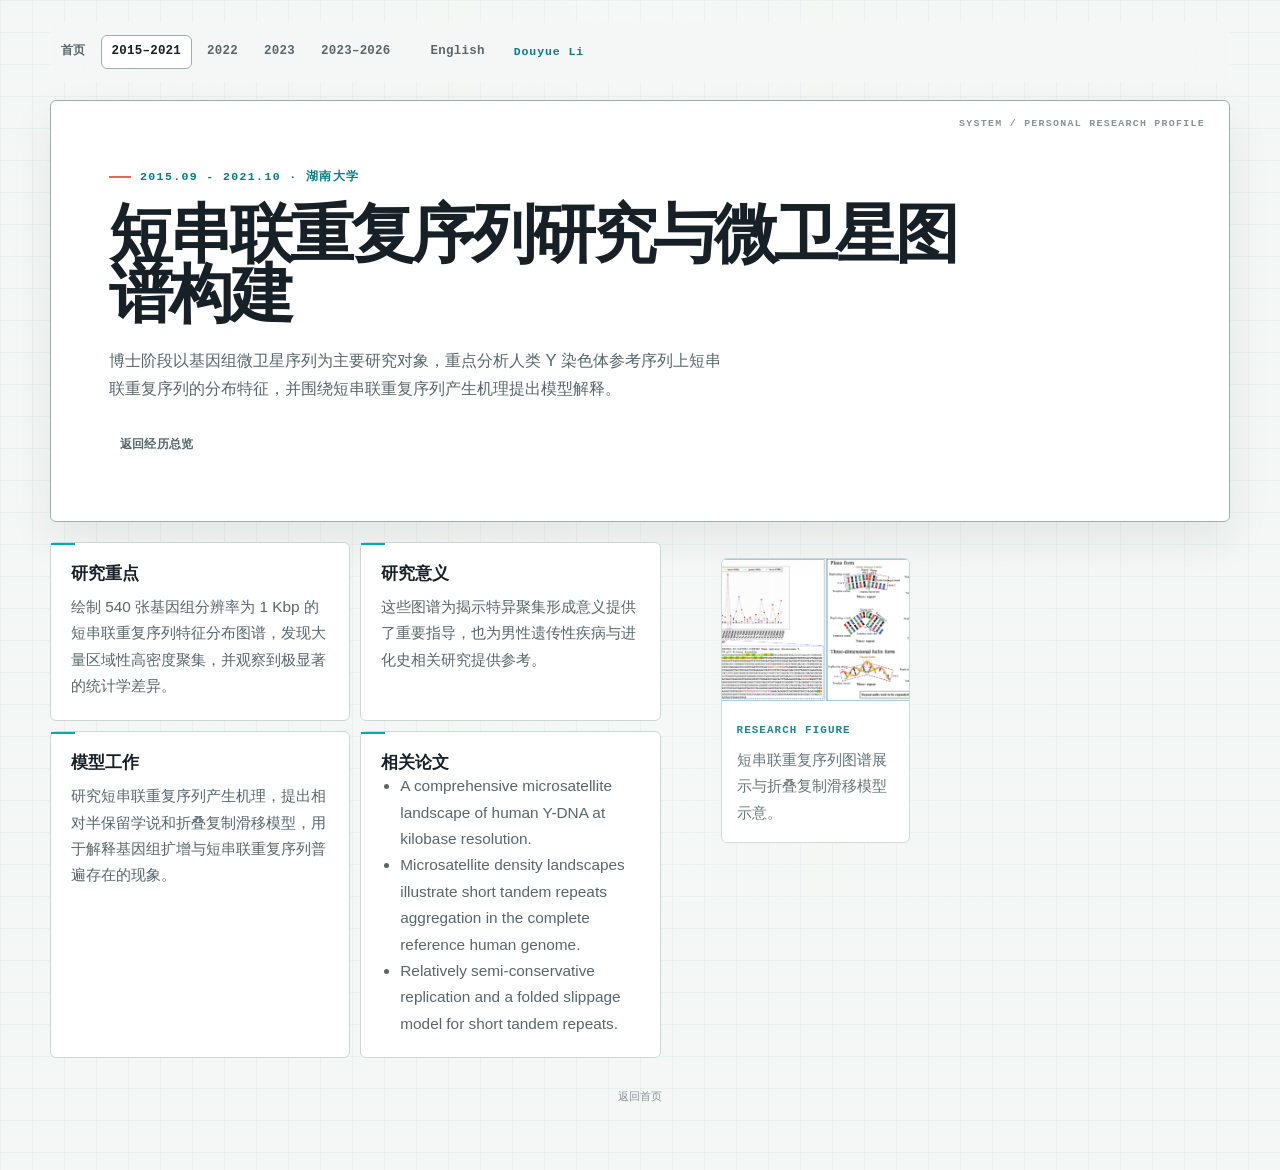
==== commit 135ae410: "Replace broken view counter and show visitor IP" ====
--- a/experience/2015-2021.html
+++ b/experience/2015-2021.html
@@ -61,6 +61,6 @@
 
       <p class="footer"><a href="../index.html" data-i18n="footer.home">返回首页</a></p>
     </main>
-  <script src="../assets/site.js?v=lab-20261014" defer></script>
+  <script src="../assets/site.js?v=lab-20261112" defer></script>
   </body>
 </html>
--- a/assets/styles.css
+++ b/assets/styles.css
@@ -38,7 +38,6 @@
 img { display: block; max-width: 100%; }
 .page { width: min(1180px, calc(100% - 36px)); margin: 0 auto; padding: 22px 0 64px; }
 .site-header { position: sticky; top: 0; z-index: 20; display: flex; align-items: center; gap: 18px; min-height: 60px; margin-bottom: 18px; padding: 10px 0; background: rgba(244,247,245,.9); border-bottom: 1px solid transparent; backdrop-filter: blur(14px); }
-.site-header::before { content: "DL / BIOCOMPUTATION"; flex: 1; color: var(--ink); font: 800 .72rem/1 var(--mono); letter-spacing: .12em; }
 .site-nav { display: flex; flex-wrap: wrap; justify-content: flex-end; gap: 4px; }
 .site-nav a, .language-toggle, .link-pill { display: inline-flex; align-items: center; justify-content: center; min-height: 34px; padding: 6px 10px; border: 1px solid transparent; border-radius: var(--radius); color: var(--ink-soft); font: 700 .78rem/1 var(--mono); letter-spacing: .02em; }
 .site-nav a:hover, .site-nav a[aria-current="page"], .language-toggle:hover, .link-pill:hover { color: var(--ink); border-color: var(--line-strong); background: var(--panel); }
@@ -46,7 +45,7 @@
 .brand { color: var(--cyan-deep); font: 800 .72rem/1 var(--mono); letter-spacing: .08em; }
 .hero, .detail-hero { position: relative; overflow: hidden; border: 1px solid var(--line-strong); border-radius: var(--radius); background: var(--panel); box-shadow: var(--shadow); }
 .hero::before, .detail-hero::before { content: "SYSTEM / PERSONAL RESEARCH PROFILE"; position: absolute; top: 18px; right: 24px; color: var(--muted); font: 700 .62rem/1 var(--mono); letter-spacing: .13em; }
-.hero-grid { position: relative; display: grid; grid-template-columns: minmax(0,1fr) 292px; gap: 48px; align-items: center; min-height: 450px; padding: clamp(34px,6vw,72px); }
+.hero-grid { position: relative; display: grid; grid-template-columns: minmax(0,1fr) 292px; gap: 48px; align-items: center; padding: clamp(34px,6vw,58px); }
 .eyebrow { display: inline-flex; align-items: center; gap: 9px; color: var(--cyan-deep); font: 800 .72rem/1.2 var(--mono); letter-spacing: .12em; text-transform: uppercase; }
 .eyebrow::before { content: ""; width: 22px; height: 2px; background: var(--coral); }
 h1, h2, h3, p { margin: 0; }
@@ -60,7 +59,6 @@
 .primary-link:hover { color: #fff; background: var(--cyan-deep); border-color: var(--cyan-deep); }
 .profile-card { position: relative; }
 .portrait-frame { position: relative; z-index: 1; width: 178px; margin-left: auto; padding: 8px; border: 1px solid var(--line-strong); border-radius: var(--radius); background: var(--panel-soft); }
-.portrait-frame::after { content: "PORTRAIT / 01"; position: absolute; right: -39px; bottom: 28px; color: var(--coral); font: 700 .62rem/1 var(--mono); transform: rotate(90deg); }
 .portrait-frame img { width: 100%; aspect-ratio: 25/35; object-fit: cover; border-radius: 2px; filter: saturate(.82) contrast(1.04); }
 .sequence-rail { position: absolute; inset: 42px 26px 26px auto; width: 72px; border-left: 1px solid var(--line-strong); }
 .sequence-rail::before, .sequence-rail::after { content: ""; position: absolute; left: -5px; width: 9px; height: 9px; border: 2px solid var(--cyan); border-radius: 50%; background: var(--panel); }
@@ -122,13 +120,14 @@
 .lightbox-close { position: fixed; top: 22px; right: 24px; width: 40px; height: 40px; border: 1px solid rgba(255,255,255,.5); border-radius: var(--radius); background: transparent; color: #fff; font: 400 1.6rem/1 var(--body); cursor: pointer; }
 .site-footer, .footer { display: flex; flex-wrap: wrap; align-items: center; justify-content: center; gap: 10px; margin-top: 32px; color: var(--muted); font: .7rem/1.4 var(--mono); }
 .site-footer-separator { color: var(--coral); }
+.visitor-badge { display: inline-block; width: auto; height: 18px; vertical-align: middle; }
+.visitor-value { color: var(--ink-soft); }
 @keyframes rise-in { from { opacity: 0; transform: translateY(10px); } to { opacity: 1; transform: none; } }
 .hero > *, .section { animation: rise-in .55s ease both; }
 .section:nth-of-type(2) { animation-delay: .06s; }
 .section:nth-of-type(3) { animation-delay: .12s; }
 @media (max-width: 920px) {
   .site-header { align-items: flex-start; flex-wrap: wrap; }
-  .site-header::before { flex-basis: 100%; }
   .site-nav { justify-content: flex-start; }
   .hero-grid { grid-template-columns: minmax(0,1fr) 200px; gap: 28px; }
   .sequence-rail { right: 13px; }
@@ -144,7 +143,7 @@
   .site-nav { gap: 2px; }
   .site-nav a, .language-toggle { padding: 6px 7px; font-size: .68rem; }
   .hero::before, .detail-hero::before { right: 15px; font-size: .52rem; }
-  .hero-grid { display: block; min-height: 0; padding: 34px 24px 28px; }
+  .hero-grid { display: block; padding: 34px 24px 28px; }
   h1, .display { max-width: 10ch; font-size: clamp(3rem,17vw,5rem); }
   .profile-card { margin: 30px 0 0; }
   .portrait-frame { width: 142px; margin-left: 0; }
